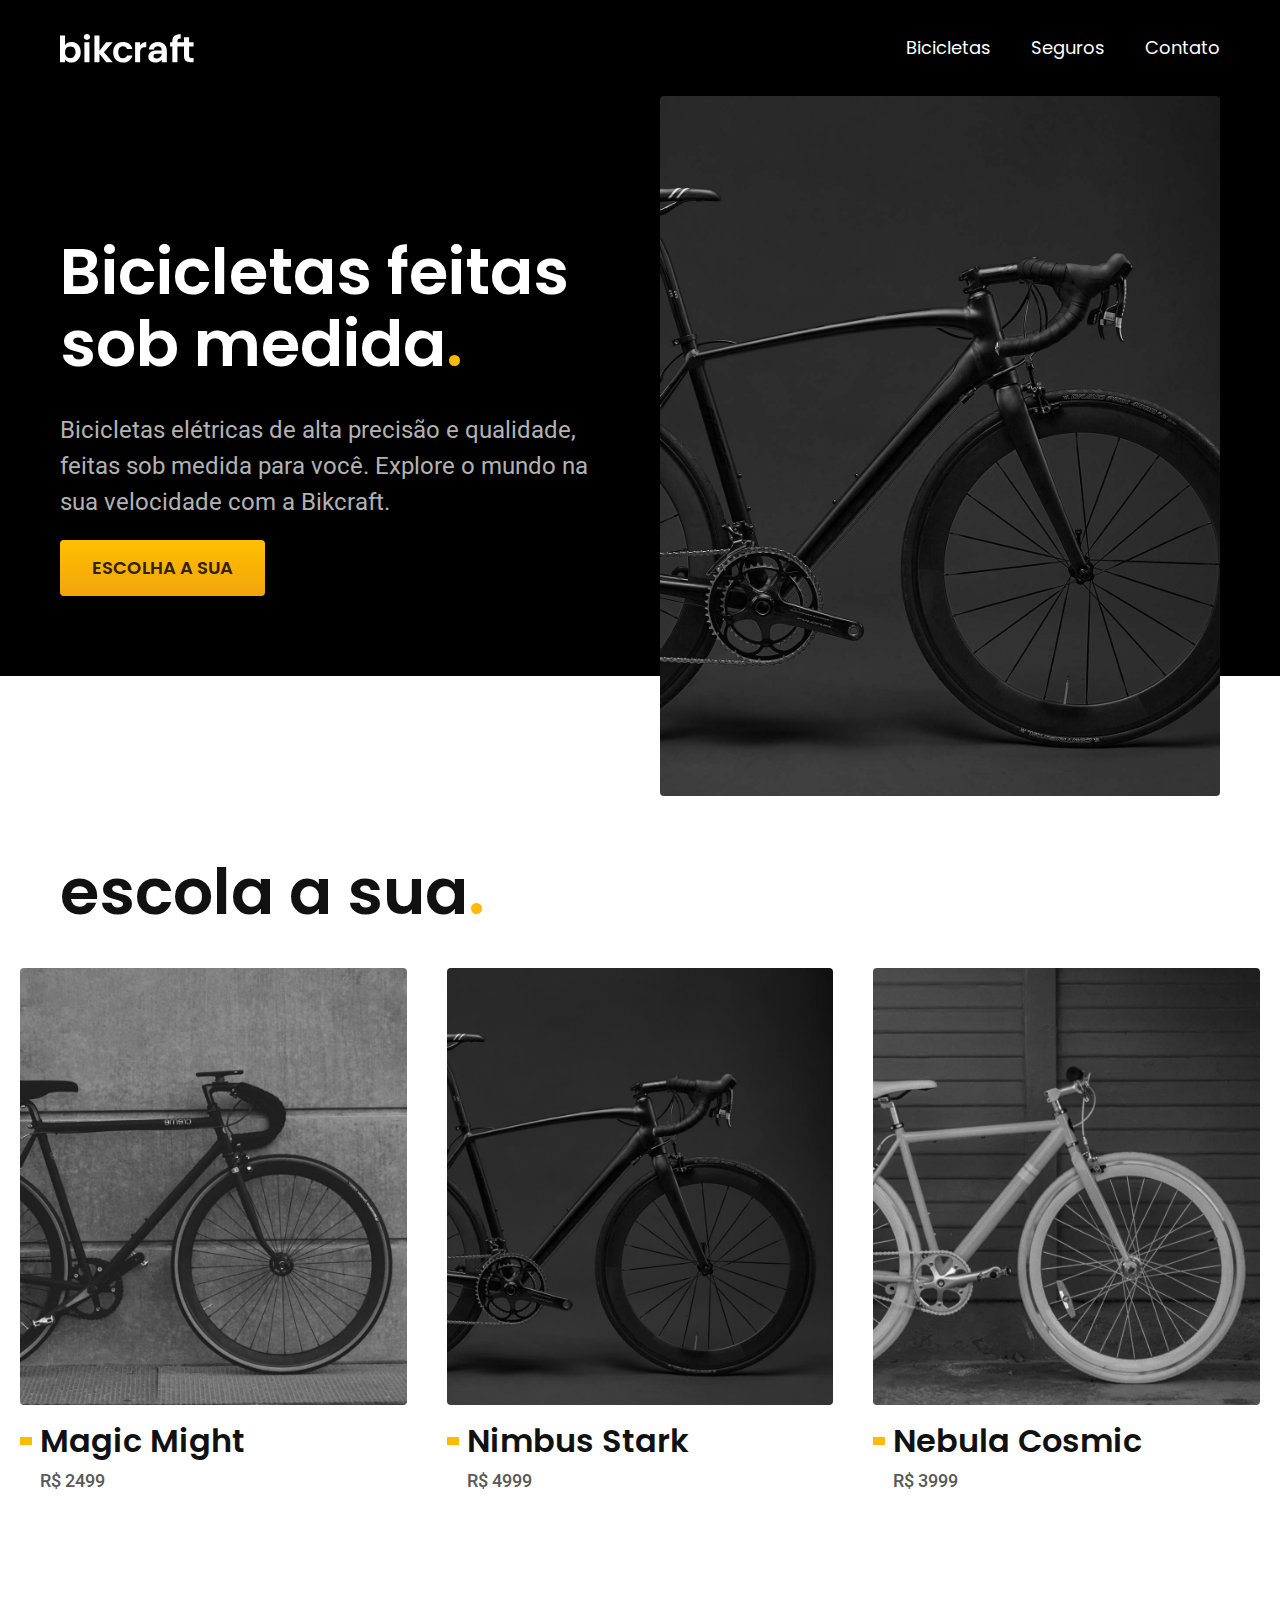
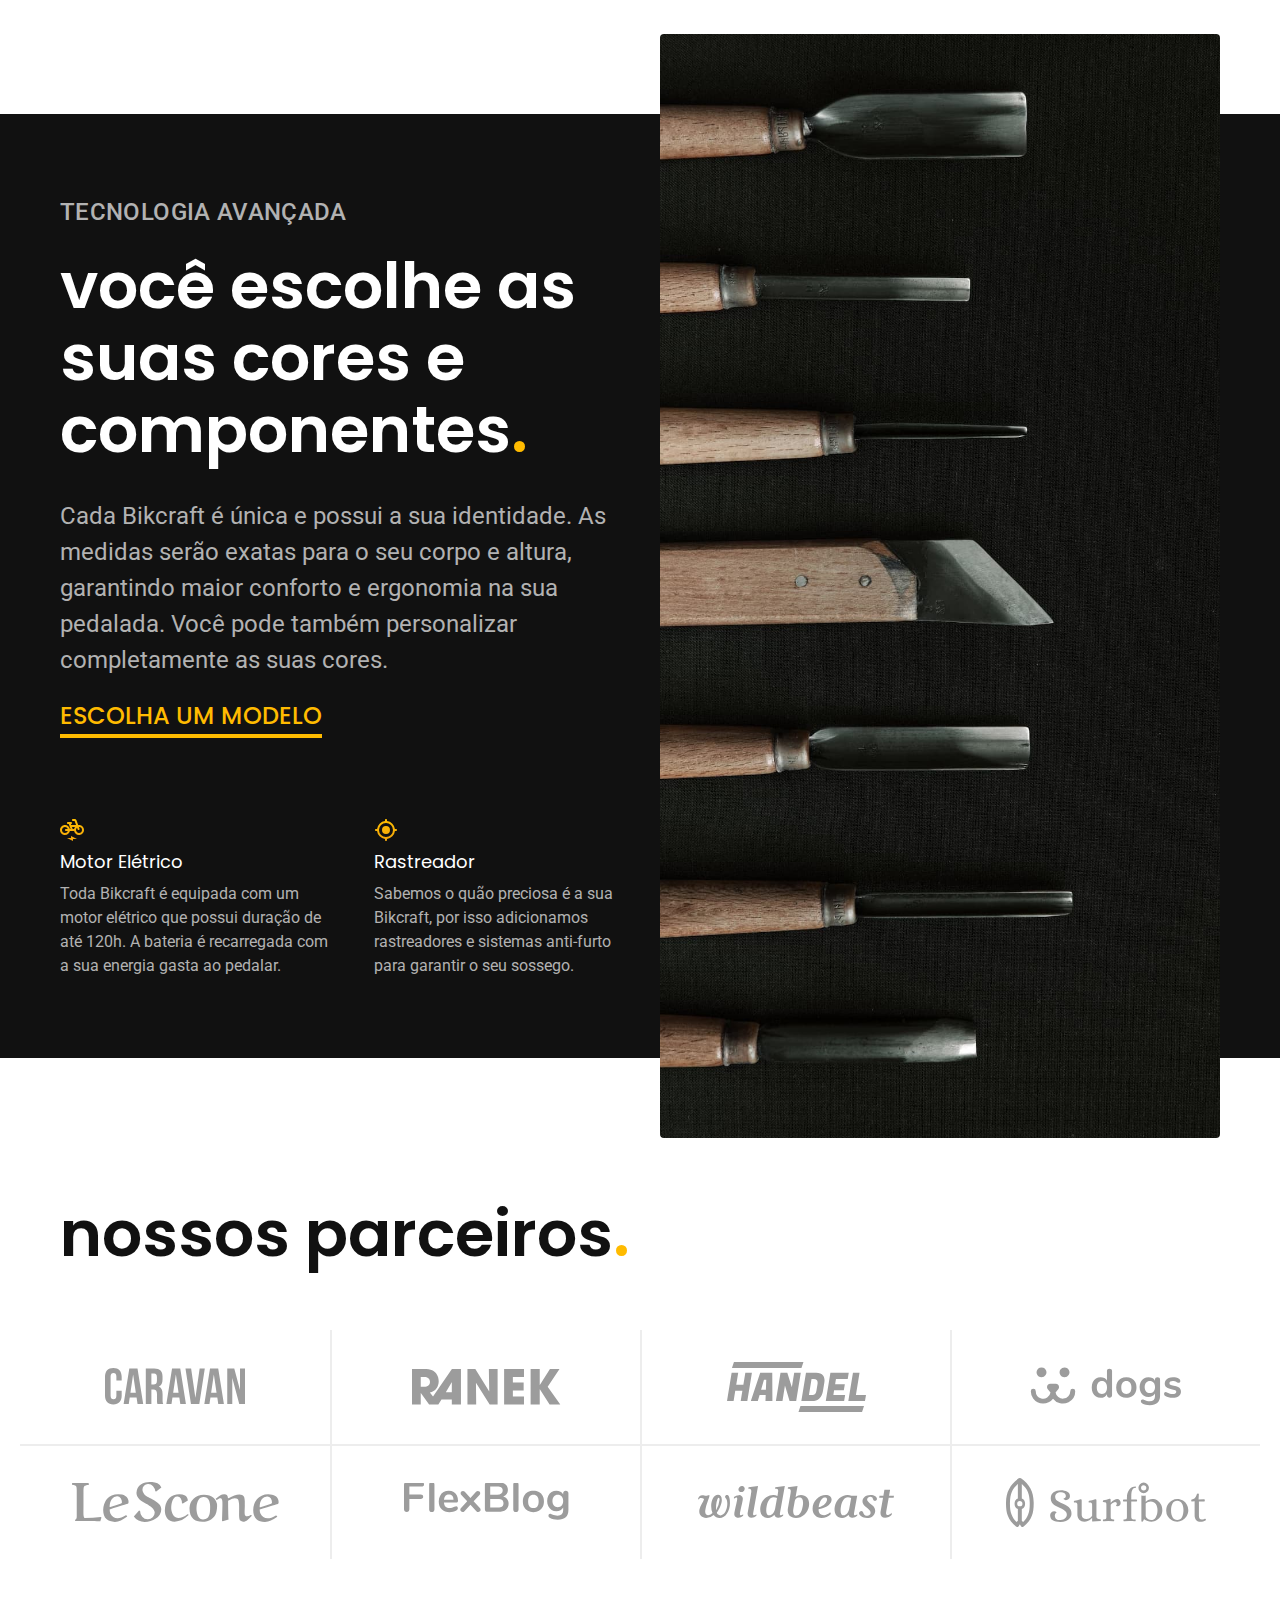
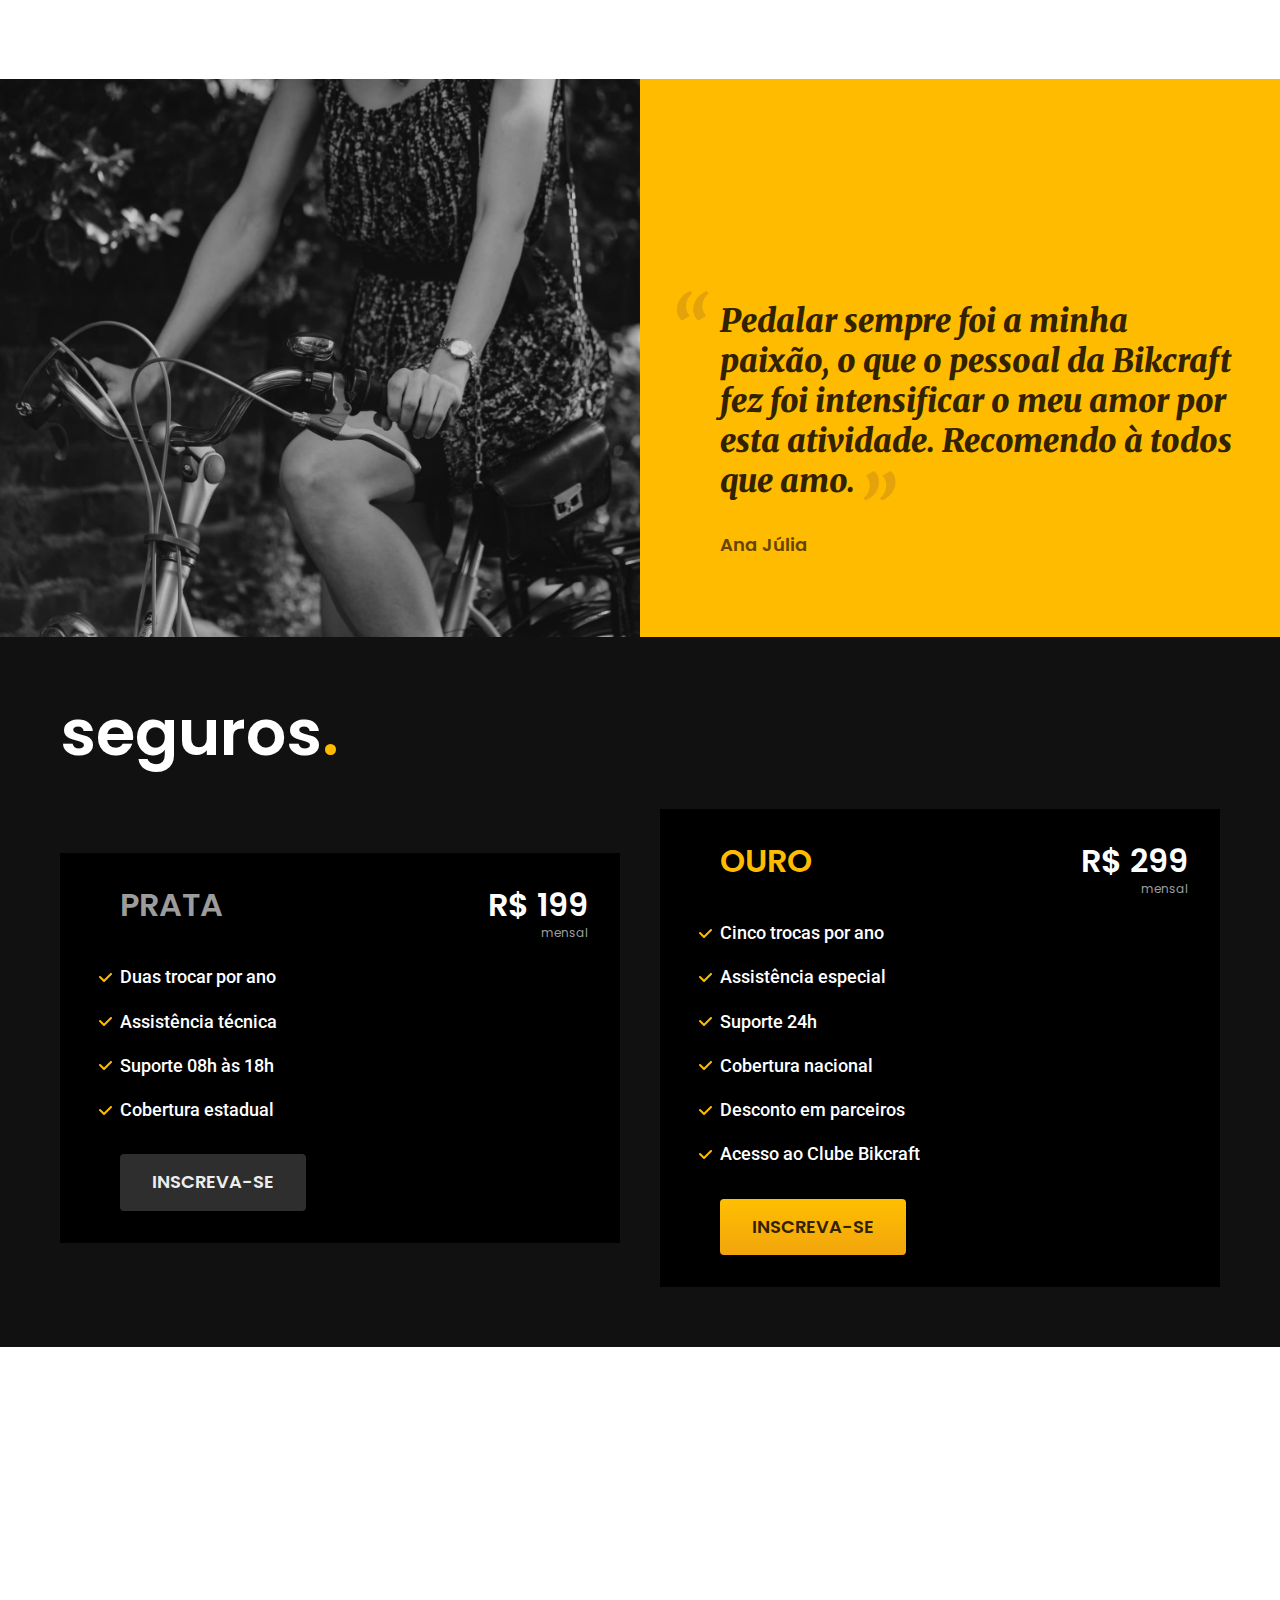
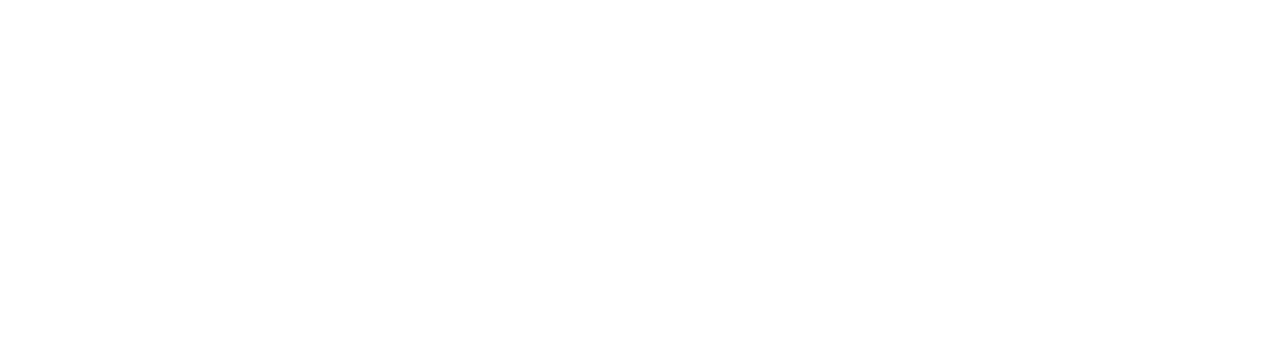
==== index.html @ 81138944 "seguros" ====
<!DOCTYPE html>
<html lang="pt-br">

<head>
  <meta charset="UTF-8">
  <meta name="viewport" content="width=device-width, initial-scale=1.0">

  <title>Bikcraft - Bicicletas Elétricas</title>
  <meta name="description" content="Bicicletas elétricas de alta precisão e qualidade,  feitas sob medida para o cliente. Explore o mundo na sua velocidade com a Bikcraft.">

  <link rel="stylesheet" href="./css/style.css">

  <link rel="preconnect" href="https://fonts.googleapis.com">
  <link rel="preconnect" href="https://fonts.gstatic.com" crossorigin>
  <link href="https://fonts.googleapis.com/css2?family=Merriweather:ital,wght@1,900&family=Poppins:wght@400;600&family=Roboto:wght@400;500&display=swap" rel="stylesheet">
</head>

<body>
  <header class="header-bg">
    <div class="header container">
      <a href="./">
        <img src="./img/bikcraft.svg" alt="Bikcraft">
      </a>

      <nav aria-label="primaria">
        <ul class="header-menu font-1-m cor-0">
          <li><a href="./bicicletas.html">Bicicletas</a></li>
          <li><a href="./seguros.html">Seguros</a></li>
          <li><a href="./contato.html">Contato</a></li>
        </ul>
      </nav>
    </div>
  </header>

  <main class="introducao-bg">
    <div class="introducao container">
      <div class="introducao-conteudo">
        <h1 class="font-1-xxl cor-0">Bicicletas feitas sob medida<span class="cor-p1">.</span></h1>
        <p class="font-2-l cor-5">Bicicletas elétricas de alta precisão e qualidade, feitas sob medida para você. Explore o mundo na sua velocidade com a Bikcraft.</p>
        <a class="botao" href="./bicicletas.html">Escolha a sua</a>
      </div>
      <div>
        <img src="./img/fotos/introducao.jpg" alt="Bicicletas elétrica preta.">
      </div>

    </div>
  </main>

  <article class="bicicletas-lista">
    <h2 class="container font-1-xxl">escola a sua<span class="cor-p1">.</span></h2>

    <ul>
      <li>
        <a href="./bicicletas/magic.html">
          <img src="./img/bicicletas/magic-home.jpg" alt="Bicicleta preta">
          <h3 class="font-1-xl">Magic Might</h3>
          <span class="font-2-m cor-8">R$ 2499</span>
        </a>
      </li>
      <li>
        <a href="./bicicletas/nimbus.html">
          <img src="./img/bicicletas/nimbus-home.jpg" alt="Bicicleta preta">
          <h3 class="font-1-xl">Nimbus Stark</h3>
          <span class="font-2-m cor-8">R$ 4999</span>
        </a>
      </li>
      <li>
        <a href="./bicicletas/nebula.html">
          <img src="./img/bicicletas/nebula-home.jpg" alt="Bicicleta preta">
          <h3 class="font-1-xl">Nebula Cosmic</h3>
          <span class="font-2-m cor-8">R$ 3999</span>
        </a>
      </li>
    </ul>
  </article>

  <article class="tecnologia-bg">
    <div class="tecnologia container">
      <div class="tecnologia-conteudo">
        <span class="font-2-l-b cor-5">Tecnologia Avançada</span>
        <h2 class="font-1-xxl cor-0">você escolhe as suas cores e componentes<span class="cor-p1">.</span></h2>
        <p class="font-2-l cor-5">Cada Bikcraft é única e possui a sua identidade. As medidas serão exatas para o seu corpo e altura, garantindo maior conforto e ergonomia na sua pedalada. Você pode também personalizar completamente as suas cores.</p>
        <a class="link" href="./bicicletas.html">Escolha um modelo</a>
        <div class="tecnologia-vantagens">
          <div>
            <img src="./img/icones/eletrica.svg" alt="">
            <h3 class="font-1-m cor-0">Motor Elétrico</h3>
            <p class="font-2-s cor-5">Toda Bikcraft é equipada com um motor elétrico que possui duração de até 120h. A bateria é recarregada com a sua energia gasta ao pedalar.</p>
          </div>
          <div>
            <img src="./img/icones/rastreador.svg" alt="">
            <h3 class="font-1-m cor-0">Rastreador</h3>
            <p class="font-2-s cor-5">Sabemos o quão preciosa é a sua Bikcraft, por isso adicionamos rastreadores e sistemas anti-furto para garantir o seu sossego.</p>
          </div>
        </div>
      </div>

      <div class="tecnologia-imagem">
        <img src="./img/fotos//tecnologia.jpg" alt="">
      </div>
    </div>
  </article>

  <section class="parceiros" aria-label="Nossos Parceiros">
    <h2 class="container font-1-xxl">nossos parceiros<span class="cor-p1">.</span></h2>

    <ul>
      <li><img src="./img/parceiros/caravan.svg" alt="caravan"></li>
      <li><img src="./img/parceiros/ranek.svg" alt="ranek.svg"></li>
      <li><img src="./img/parceiros/handel.svg" alt="handel"></li>
      <li><img src="./img/parceiros/dogs.svg" alt="dogs"></li>
      <li><img src="./img/parceiros/lescone.svg" alt="lescone"></li>
      <li><img src="./img/parceiros/flexblog.svg" alt="flexblog"></li>
      <li><img src="./img/parceiros/wildbeast.svg" alt="wildbeast"></li>
      <li><img src="./img/parceiros/surfbot.svg" alt="surfbot"></li>
    </ul>
  </section>

  <section class="depoimento" aria-label="Depoimento">
    <div>
      <img src="./img/fotos/depoimento.jpg" alt="Pessoa pedalando uma bicicleta Bikcraft">
    </div>
    <div class="depoimento-conteudo">
      <blockquote class="font-1-xl cor-p5">
        <p>Pedalar sempre foi a minha paixão, o que o pessoal da Bikcraft fez foi intensificar o meu amor por esta atividade. Recomendo à todos que amo.</p>
      </blockquote>
      <span class="font-1-m-b cor-p4">Ana Júlia</span>
    </div>
  </section>

  <article class="seguros-bg">
    <div class="seguros container">
      <h2 class="font-1-xxl cor-0">seguros<span class="cor-p1">.</span></h2>
      <div class="seguros-item">
        <h3 class="font-1-xl cor-6">PRATA</h3>
        <span class="font-1-xl cor-0">R$ 199 <span class="font-1-xs cor-6">mensal</span></span>
        <ul class="font-2-m cor-0">
          <li>Duas trocar por ano</li>
          <li>Assistência técnica</li>
          <li>Suporte 08h às 18h</li>
          <li>Cobertura estadual</li>
        </ul>
        <a class="botao secundario" href="./orcamento.html">Inscreva-se</a>
      </div>

      <div class="seguros-item">
        <h3 class="font-1-xl cor-p1">OURO</h3>
        <span class="font-1-xl cor-0">R$ 299 <span class="font-1-xs cor-6">mensal</span></span>
        <ul class="font-2-m cor-0">
          <li>Cinco trocas por ano</li>
          <li>Assistência especial</li>
          <li>Suporte 24h</li>
          <li>Cobertura nacional</li>
          <li>Desconto em parceiros</li>
          <li>Acesso ao Clube Bikcraft</li>
        </ul>
        <a class="botao" href="./orcamento.html">Inscreva-se</a>
      </div>
    </div>
  </article>
</body>

</html>
---- css/style.css ----
@import "./global/global.css";
@import "./utilidades/tipografia.css";
@import "./utilidades/cores.css";

@import "./global/header.css";

/* Utilidades */
@import "./utilidades/componentes.css";

/* Home */
@import "./home/introducao.css";
@import "./home/tecnologia.css";
@import "./home/parceiros.css";
@import "./home/depoimento.css";

/* Bicicletas */
@import "./bicicletas/bicicletas-lista.css";

/* Seguros */
@import "./seguros/seguros.css";
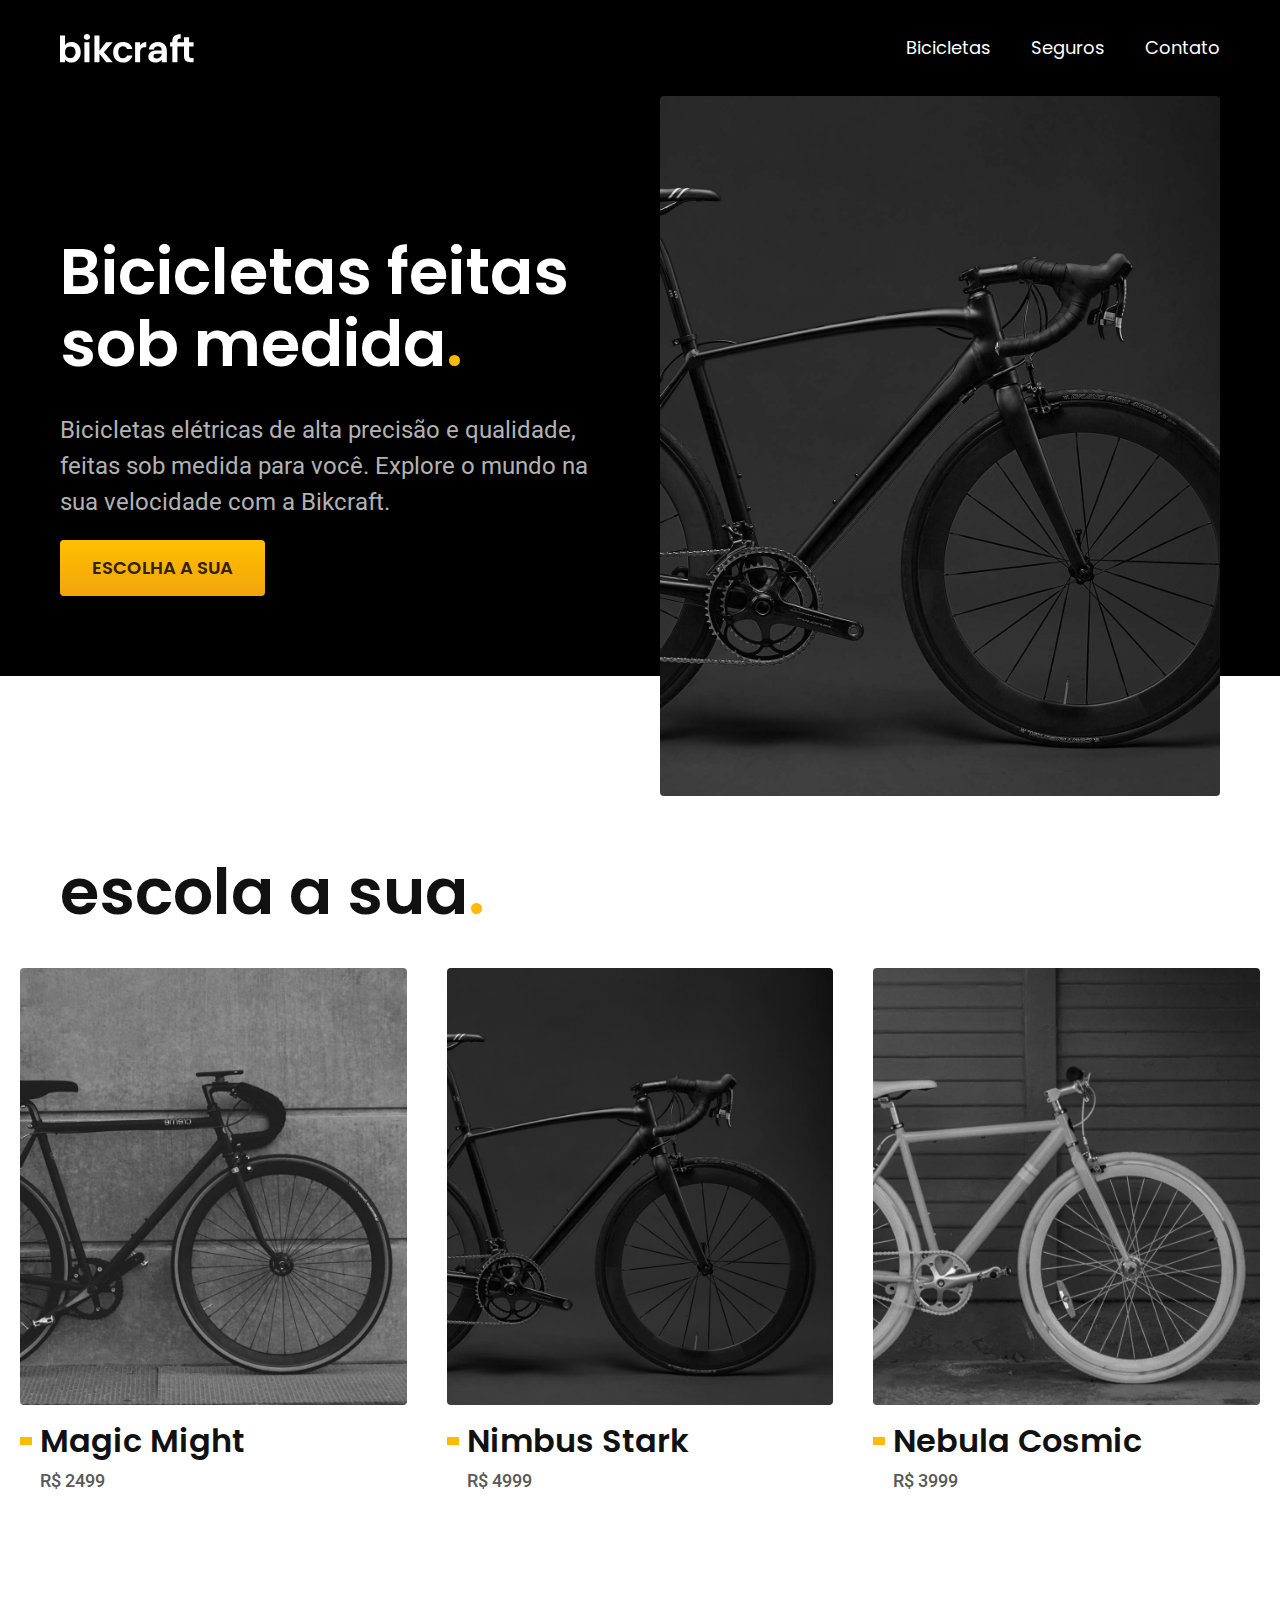
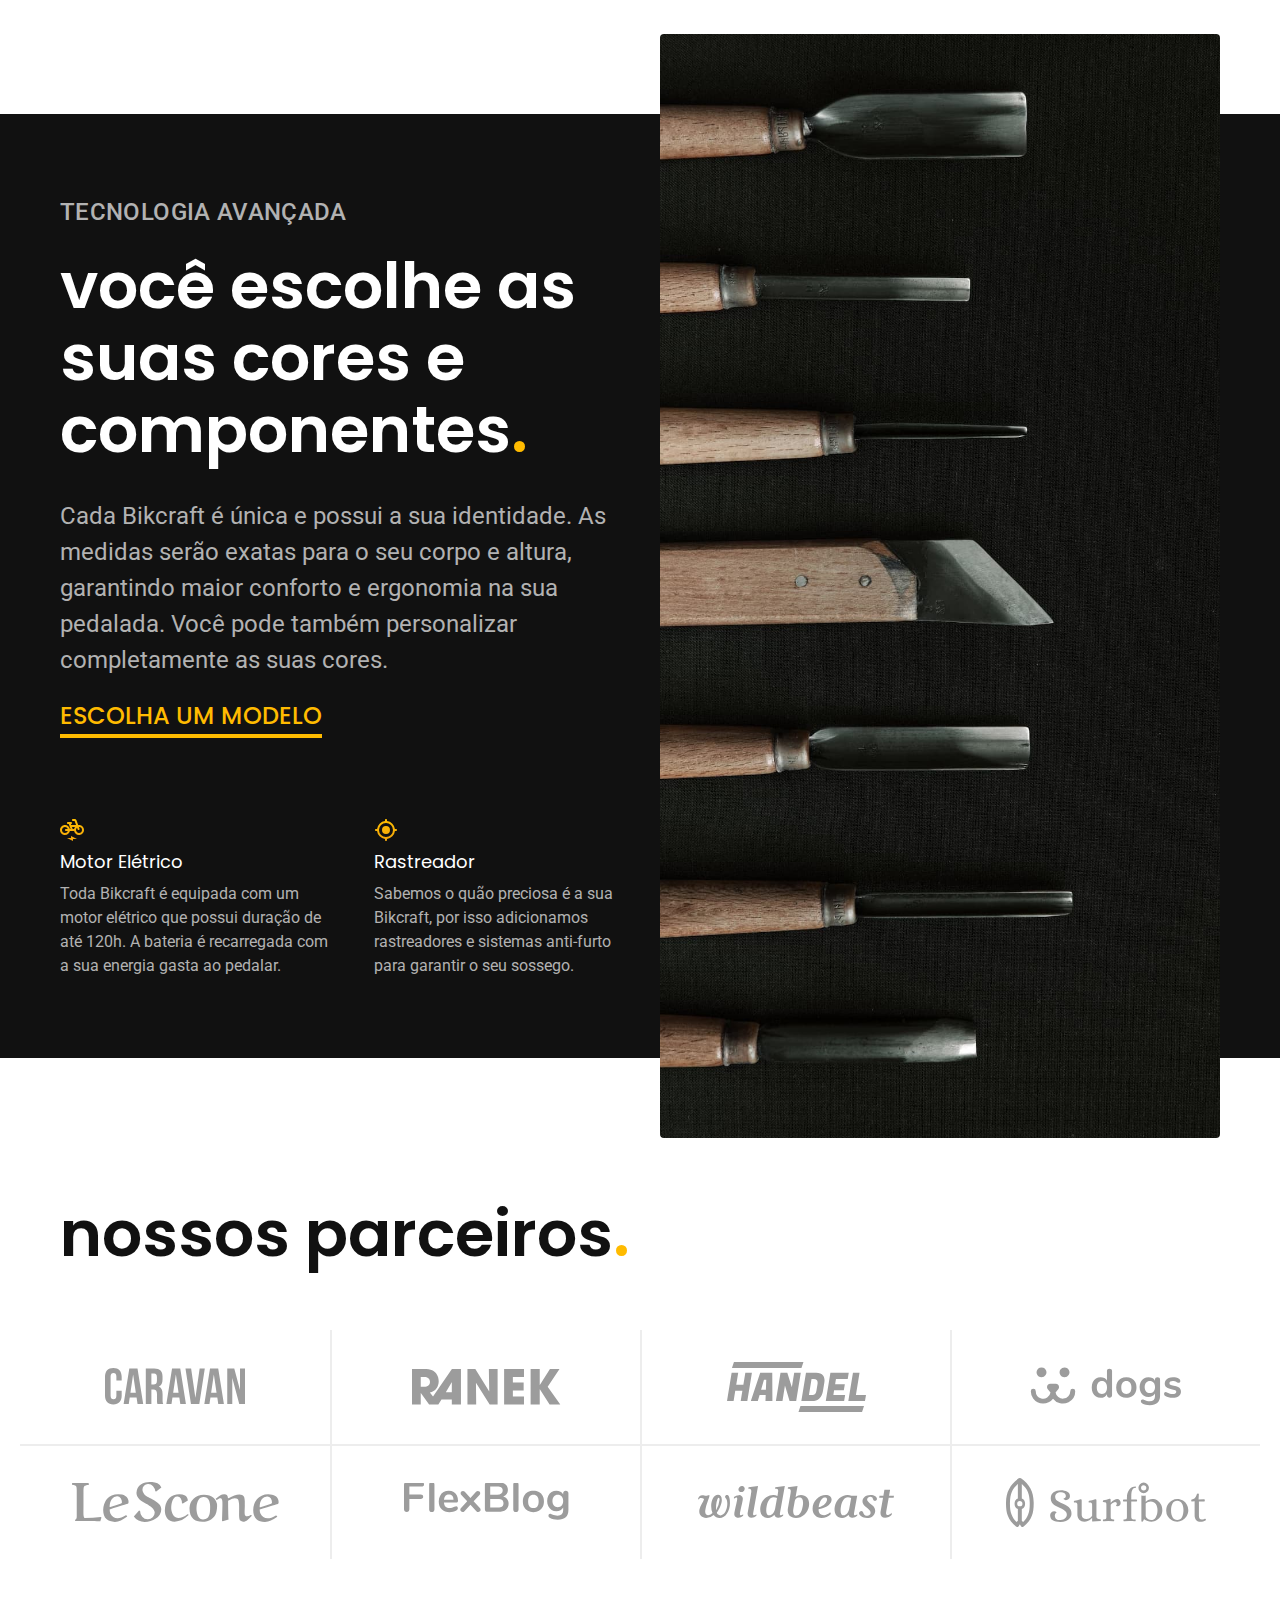
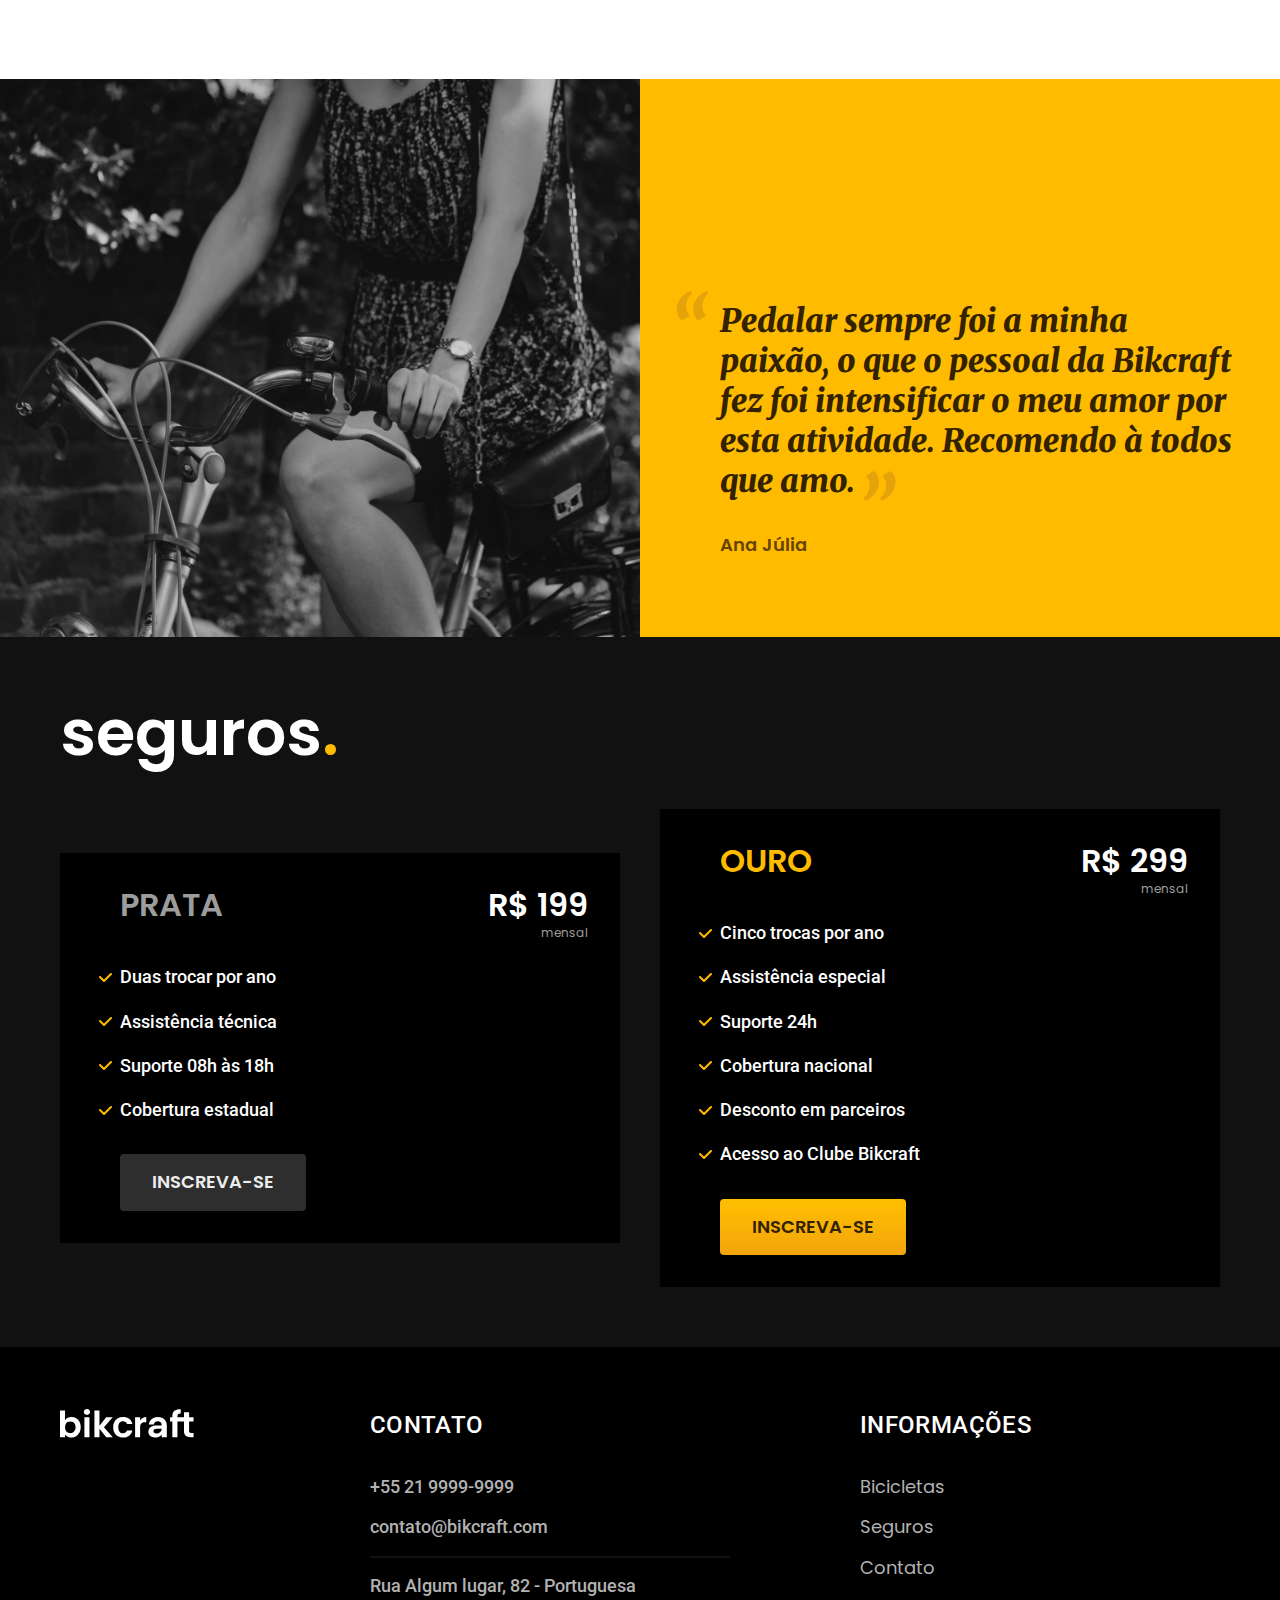
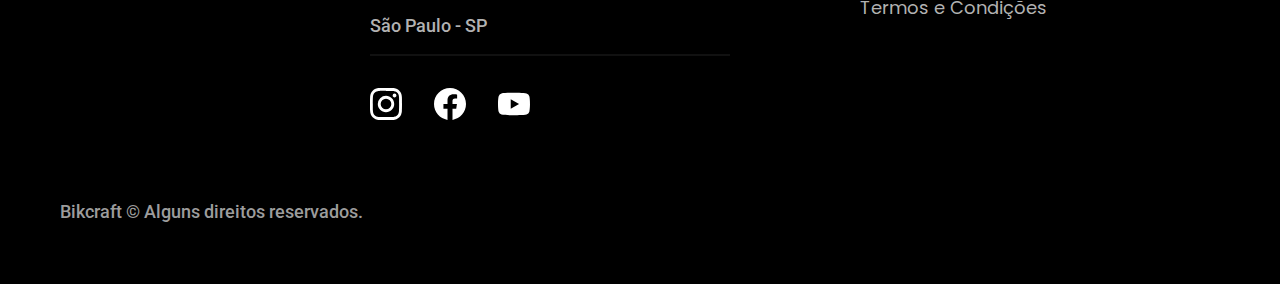
==== commit af66bba3: "footer" ====
--- a/index.html
+++ b/index.html
@@ -158,6 +158,44 @@
       </div>
     </div>
   </article>
+
+  <footer class="footer-bg">
+    <div class="footer container">
+      <img src="./img/bikcraft.svg" alt="Bikcraft">
+      <div class="footer-contato">
+        <h3 class="font-2-l-b cor-0">Contato</h3>
+        <ul class="font-2-m cor-5">
+          <li><a href="tel:+552199999999">+55 21 9999-9999</a></li>
+          <li><a href="mailto:contato@bikcraft.com">contato@bikcraft.com</a></li>
+          <li>Rua Algum lugar, 82 - Portuguesa</li>
+          <li>São Paulo - SP</li>
+        </ul>
+        <div class="footer-redes">
+          <a href="./">
+            <img src="./img/redes/instagram.svg" alt="Instagram">
+          </a>
+          <a href="./">
+            <img src="./img/redes/facebook.svg" alt="Facebook">
+          </a>
+          <a href="./">
+            <img src="./img/redes/youtube.svg" alt="Youtube">
+          </a>
+        </div>
+      </div>
+      <div class="footer-informacoes">
+        <h3 class="font-2-l-b cor-0">Informações</h3>
+        <nav>
+          <ul class="font-1-m cor-5">
+            <li><a href="./bicicletas.html">Bicicletas</a></li>
+            <li><a href="./seguros.html">Seguros</a></li>
+            <li><a href="./contato.html">Contato</a></li>
+            <li><a href="./termos.html">Termos e Condições</a></li>
+          </ul>
+        </nav>
+      </div>
+      <p class="footer-copy font-2-m cor-6">Bikcraft © Alguns direitos reservados.</p>
+    </div>
+  </footer>
 </body>
 
 </html>--- a/css/style.css
+++ b/css/style.css
@@ -3,6 +3,7 @@
 @import "./utilidades/cores.css";
 
 @import "./global/header.css";
+@import "./global/footer.css";
 
 /* Utilidades */
 @import "./utilidades/componentes.css";
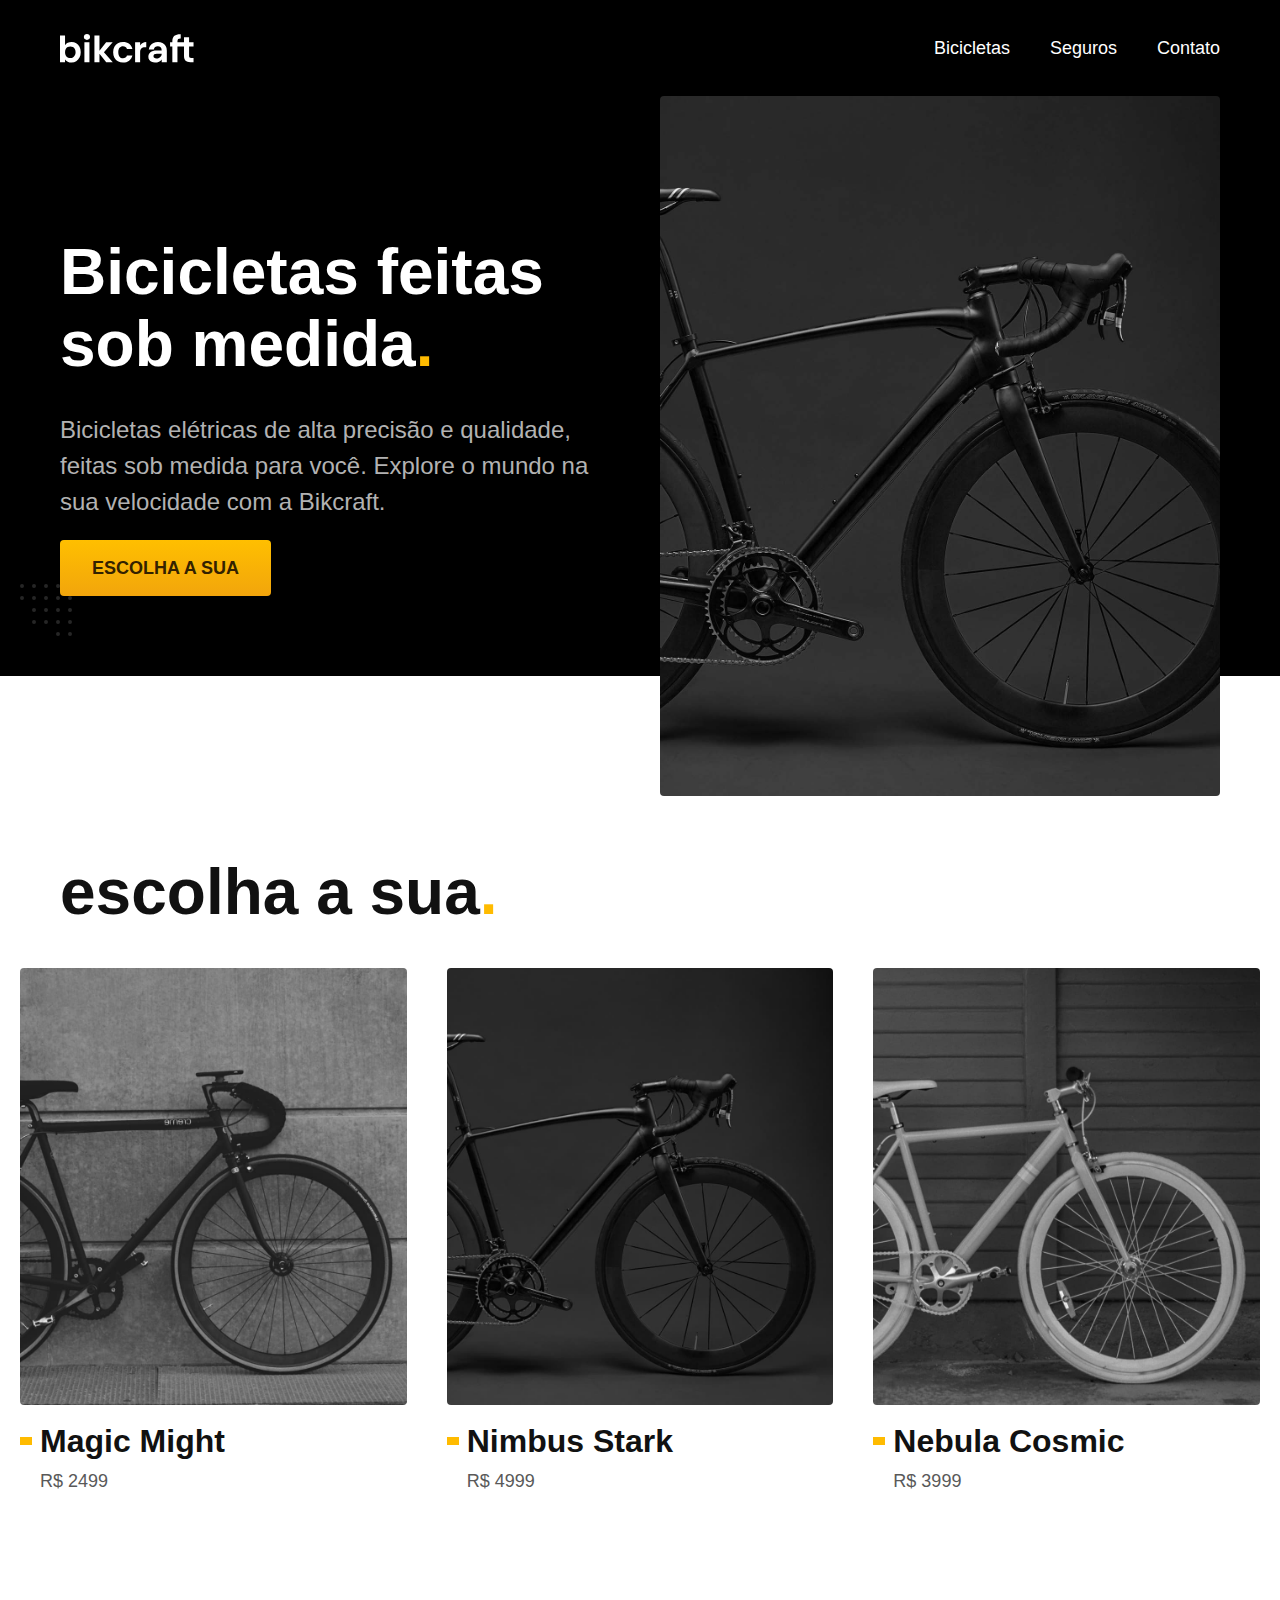
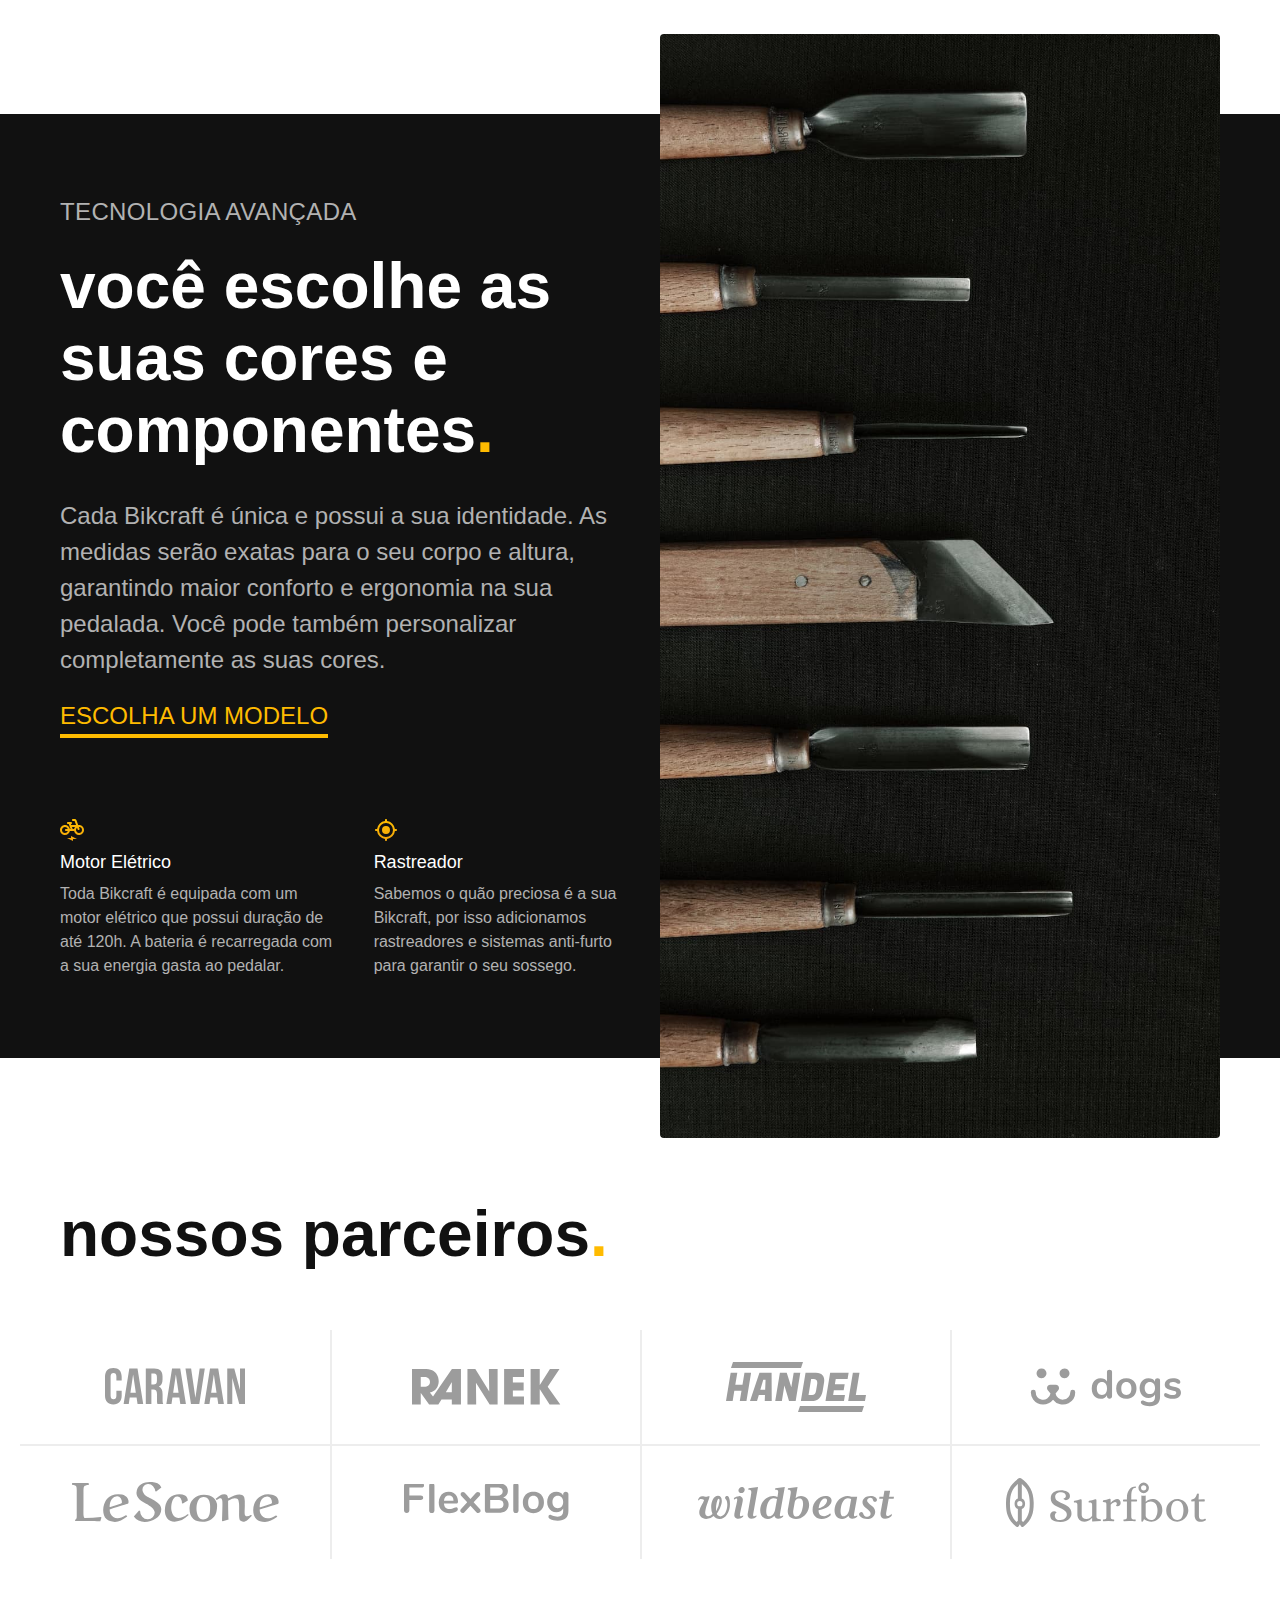
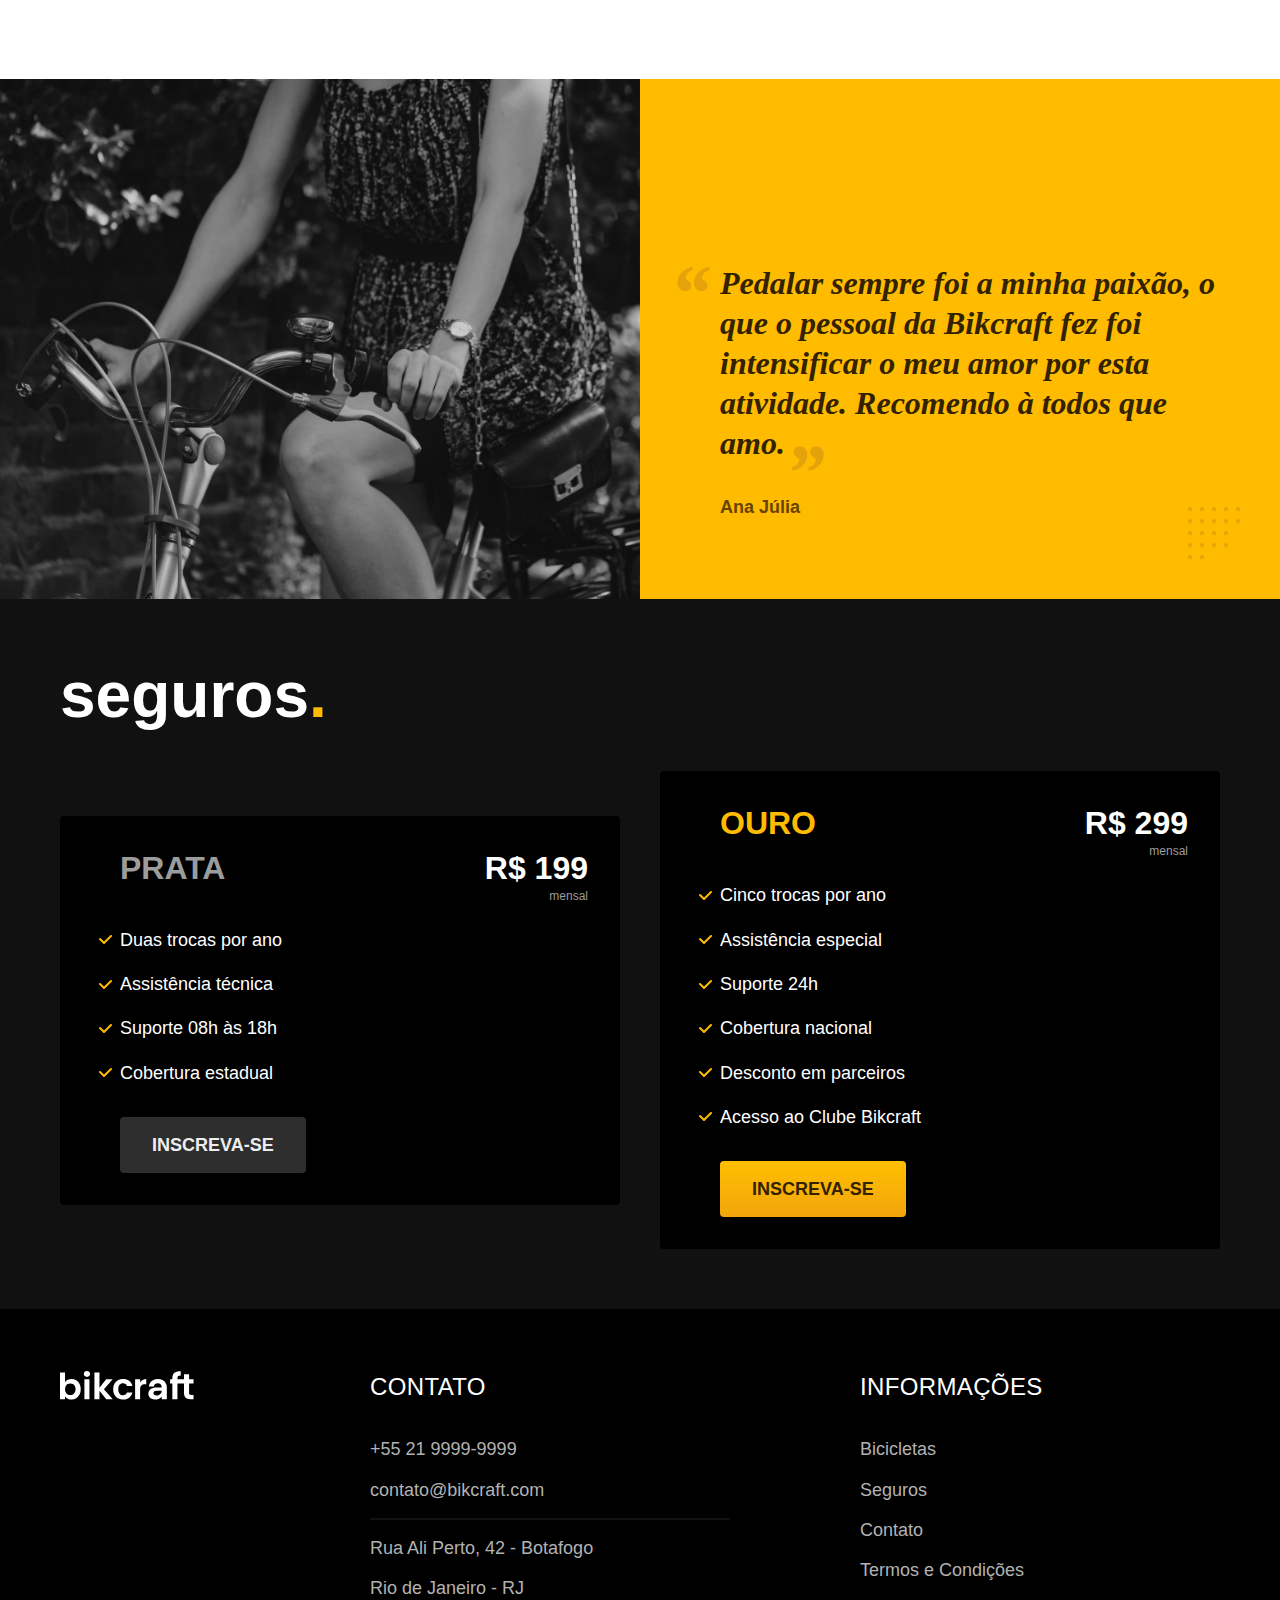
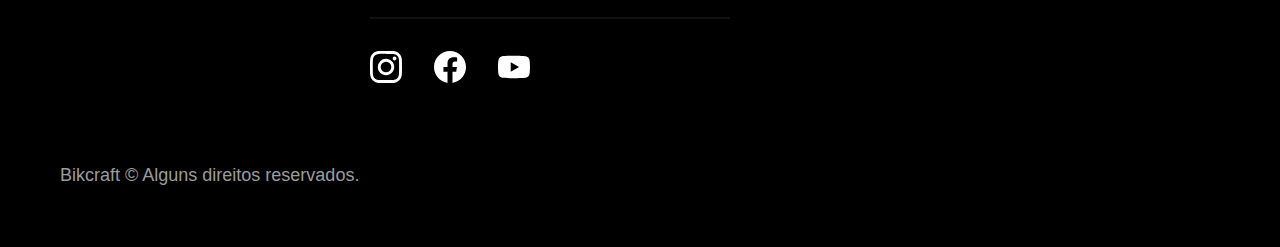
==== commit 1d06f730: "otimizações" ====
--- a/index.html
+++ b/index.html
@@ -6,20 +6,17 @@
   <meta name="viewport" content="width=device-width, initial-scale=1.0">
 
   <title>Bikcraft - Bicicletas Elétricas</title>
-  <meta name="description" content="Bicicletas elétricas de alta precisão e qualidade,  feitas sob medida para o cliente. Explore o mundo na sua velocidade com a Bikcraft.">
+  <meta name="description" content="Bicicletas elétricas de alta precisão e qualidade, feitas sob medida para o cliente. Explore o mundo na sua velocidade com a Bikcraft.">
 
+  <link rel="preload" href="./css/style.css" as="style">
   <link rel="stylesheet" href="./css/style.css">
-
-  <link rel="preconnect" href="https://fonts.googleapis.com">
-  <link rel="preconnect" href="https://fonts.gstatic.com" crossorigin>
-  <link href="https://fonts.googleapis.com/css2?family=Merriweather:ital,wght@1,900&family=Poppins:wght@400;600&family=Roboto:wght@400;500&display=swap" rel="stylesheet">
 </head>
 
 <body>
   <header class="header-bg">
     <div class="header container">
       <a href="./">
-        <img src="./img/bikcraft.svg" alt="Bikcraft">
+        <img src="./img/bikcraft.svg" width="136" height="32" alt="Bikcraft">
       </a>
 
       <nav aria-label="primaria">
@@ -39,34 +36,34 @@
         <p class="font-2-l cor-5">Bicicletas elétricas de alta precisão e qualidade, feitas sob medida para você. Explore o mundo na sua velocidade com a Bikcraft.</p>
         <a class="botao" href="./bicicletas.html">Escolha a sua</a>
       </div>
-      <div>
-        <img src="./img/fotos/introducao.jpg" alt="Bicicletas elétrica preta.">
-      </div>
-
+      <picture>
+        <source media="(max-width: 800px)" srcset="./img/bicicletas/nimbus.jpg">
+        <img src="./img/fotos/introducao.jpg" width="1280" height="1600" alt="Bicicleta elétrica preta.">
+      </picture>
     </div>
   </main>
 
   <article class="bicicletas-lista">
-    <h2 class="container font-1-xxl">escola a sua<span class="cor-p1">.</span></h2>
+    <h2 class="container font-1-xxl">escolha a sua<span class="cor-p1">.</span></h2>
 
     <ul>
       <li>
         <a href="./bicicletas/magic.html">
-          <img src="./img/bicicletas/magic-home.jpg" alt="Bicicleta preta">
+          <img src="./img/bicicletas/magic-home.jpg" alt="Bicicleta preta" width="920" height="1040">
           <h3 class="font-1-xl">Magic Might</h3>
           <span class="font-2-m cor-8">R$ 2499</span>
         </a>
       </li>
       <li>
         <a href="./bicicletas/nimbus.html">
-          <img src="./img/bicicletas/nimbus-home.jpg" alt="Bicicleta preta">
+          <img src="./img/bicicletas/nimbus-home.jpg" alt="Bicicleta preta" width="920" height="1040">
           <h3 class="font-1-xl">Nimbus Stark</h3>
           <span class="font-2-m cor-8">R$ 4999</span>
         </a>
       </li>
       <li>
         <a href="./bicicletas/nebula.html">
-          <img src="./img/bicicletas/nebula-home.jpg" alt="Bicicleta preta">
+          <img src="./img/bicicletas/nebula-home.jpg" alt="Bicicleta preta" width="920" height="1040">
           <h3 class="font-1-xl">Nebula Cosmic</h3>
           <span class="font-2-m cor-8">R$ 3999</span>
         </a>
@@ -83,20 +80,19 @@
         <a class="link" href="./bicicletas.html">Escolha um modelo</a>
         <div class="tecnologia-vantagens">
           <div>
-            <img src="./img/icones/eletrica.svg" alt="">
+            <img src="./img/icones/eletrica.svg" width="24" height="24" alt="">
             <h3 class="font-1-m cor-0">Motor Elétrico</h3>
             <p class="font-2-s cor-5">Toda Bikcraft é equipada com um motor elétrico que possui duração de até 120h. A bateria é recarregada com a sua energia gasta ao pedalar.</p>
           </div>
           <div>
-            <img src="./img/icones/rastreador.svg" alt="">
+            <img src="./img/icones/rastreador.svg" width="24" height="24" alt="">
             <h3 class="font-1-m cor-0">Rastreador</h3>
             <p class="font-2-s cor-5">Sabemos o quão preciosa é a sua Bikcraft, por isso adicionamos rastreadores e sistemas anti-furto para garantir o seu sossego.</p>
           </div>
         </div>
       </div>
-
       <div class="tecnologia-imagem">
-        <img src="./img/fotos//tecnologia.jpg" alt="">
+        <img src="./img/fotos/tecnologia.jpg" width="1200" height="1920" alt="">
       </div>
     </div>
   </article>
@@ -105,20 +101,20 @@
     <h2 class="container font-1-xxl">nossos parceiros<span class="cor-p1">.</span></h2>
 
     <ul>
-      <li><img src="./img/parceiros/caravan.svg" alt="caravan"></li>
-      <li><img src="./img/parceiros/ranek.svg" alt="ranek.svg"></li>
-      <li><img src="./img/parceiros/handel.svg" alt="handel"></li>
-      <li><img src="./img/parceiros/dogs.svg" alt="dogs"></li>
-      <li><img src="./img/parceiros/lescone.svg" alt="lescone"></li>
-      <li><img src="./img/parceiros/flexblog.svg" alt="flexblog"></li>
-      <li><img src="./img/parceiros/wildbeast.svg" alt="wildbeast"></li>
-      <li><img src="./img/parceiros/surfbot.svg" alt="surfbot"></li>
+      <li><img src="./img/parceiros/caravan.svg" alt="Caravan" width="140" height="38"></li>
+      <li><img src="./img/parceiros/ranek.svg" alt="Ranek" width="149" height="36"></li>
+      <li><img src="./img/parceiros/handel.svg" alt="Handel" width="140" height="50"></li>
+      <li><img src="./img/parceiros/dogs.svg" alt="Dogs" width="152" height="39"></li>
+      <li><img src="./img/parceiros/lescone.svg" alt="LeScone" width="208" height="41"></li>
+      <li><img src="./img/parceiros/flexblog.svg" alt="FlexBlog" width="165" height="38"></li>
+      <li><img src="./img/parceiros/wildbeast.svg" alt="Wildbeast" width="196" height="34"></li>
+      <li><img src="./img/parceiros/surfbot.svg" alt="Surfbot" width="200" height="49"></li>
     </ul>
   </section>
 
   <section class="depoimento" aria-label="Depoimento">
     <div>
-      <img src="./img/fotos/depoimento.jpg" alt="Pessoa pedalando uma bicicleta Bikcraft">
+      <img src="./img/fotos/depoimento.jpg" width="1560" height="1360" alt="Pessoa pedalando uma bicicleta Bikcraft">
     </div>
     <div class="depoimento-conteudo">
       <blockquote class="font-1-xl cor-p5">
@@ -135,7 +131,7 @@
         <h3 class="font-1-xl cor-6">PRATA</h3>
         <span class="font-1-xl cor-0">R$ 199 <span class="font-1-xs cor-6">mensal</span></span>
         <ul class="font-2-m cor-0">
-          <li>Duas trocar por ano</li>
+          <li>Duas trocas por ano</li>
           <li>Assistência técnica</li>
           <li>Suporte 08h às 18h</li>
           <li>Cobertura estadual</li>
@@ -161,24 +157,24 @@
 
   <footer class="footer-bg">
     <div class="footer container">
-      <img src="./img/bikcraft.svg" alt="Bikcraft">
+      <img src="./img/bikcraft.svg" width="136" height="32" alt="Bikcraft">
       <div class="footer-contato">
         <h3 class="font-2-l-b cor-0">Contato</h3>
         <ul class="font-2-m cor-5">
           <li><a href="tel:+552199999999">+55 21 9999-9999</a></li>
           <li><a href="mailto:contato@bikcraft.com">contato@bikcraft.com</a></li>
-          <li>Rua Algum lugar, 82 - Portuguesa</li>
-          <li>São Paulo - SP</li>
+          <li>Rua Ali Perto, 42 - Botafogo</li>
+          <li>Rio de Janeiro - RJ</li>
         </ul>
         <div class="footer-redes">
           <a href="./">
-            <img src="./img/redes/instagram.svg" alt="Instagram">
+            <img src="./img/redes/instagram.svg" width="32" height="32" alt="Instagram">
           </a>
           <a href="./">
-            <img src="./img/redes/facebook.svg" alt="Facebook">
+            <img src="./img/redes/facebook.svg" width="32" height="32" alt="Facebook">
           </a>
           <a href="./">
-            <img src="./img/redes/youtube.svg" alt="Youtube">
+            <img src="./img/redes/youtube.svg" width="32" height="32" alt="Youtube">
           </a>
         </div>
       </div>
--- a/css/style.css
+++ b/css/style.css
@@ -7,6 +7,7 @@
 
 /* Utilidades */
 @import "./utilidades/componentes.css";
+@import "./utilidades/formulario.css";
 
 /* Home */
 @import "./home/introducao.css";
@@ -16,6 +17,23 @@
 
 /* Bicicletas */
 @import "./bicicletas/bicicletas-lista.css";
+@import "./bicicletas/bicicletas.css";
+
+/* Bicicleta */
+@import "./bicicleta/bicicleta.css";
+@import "./bicicleta/seguro.css";
 
 /* Seguros */
 @import "./seguros/seguros.css";
+@import "./seguros/vantagens.css";
+@import "./seguros/perguntas.css";
+
+/* Contato */
+@import "./contato/contato.css";
+@import "./contato/lojas.css";
+
+/* Orçamento */
+@import "./orcamento/orcamento.css";
+
+/* Termos */
+@import "./termos/termos.css";
--- a/css/style.css
+++ b/css/style.css
@@ -7,6 +7,7 @@
 
 /* Utilidades */
 @import "./utilidades/componentes.css";
+@import "./utilidades/formulario.css";
 
 /* Home */
 @import "./home/introducao.css";
@@ -16,6 +17,23 @@
 
 /* Bicicletas */
 @import "./bicicletas/bicicletas-lista.css";
+@import "./bicicletas/bicicletas.css";
+
+/* Bicicleta */
+@import "./bicicleta/bicicleta.css";
+@import "./bicicleta/seguro.css";
 
 /* Seguros */
 @import "./seguros/seguros.css";
+@import "./seguros/vantagens.css";
+@import "./seguros/perguntas.css";
+
+/* Contato */
+@import "./contato/contato.css";
+@import "./contato/lojas.css";
+
+/* Orçamento */
+@import "./orcamento/orcamento.css";
+
+/* Termos */
+@import "./termos/termos.css";
